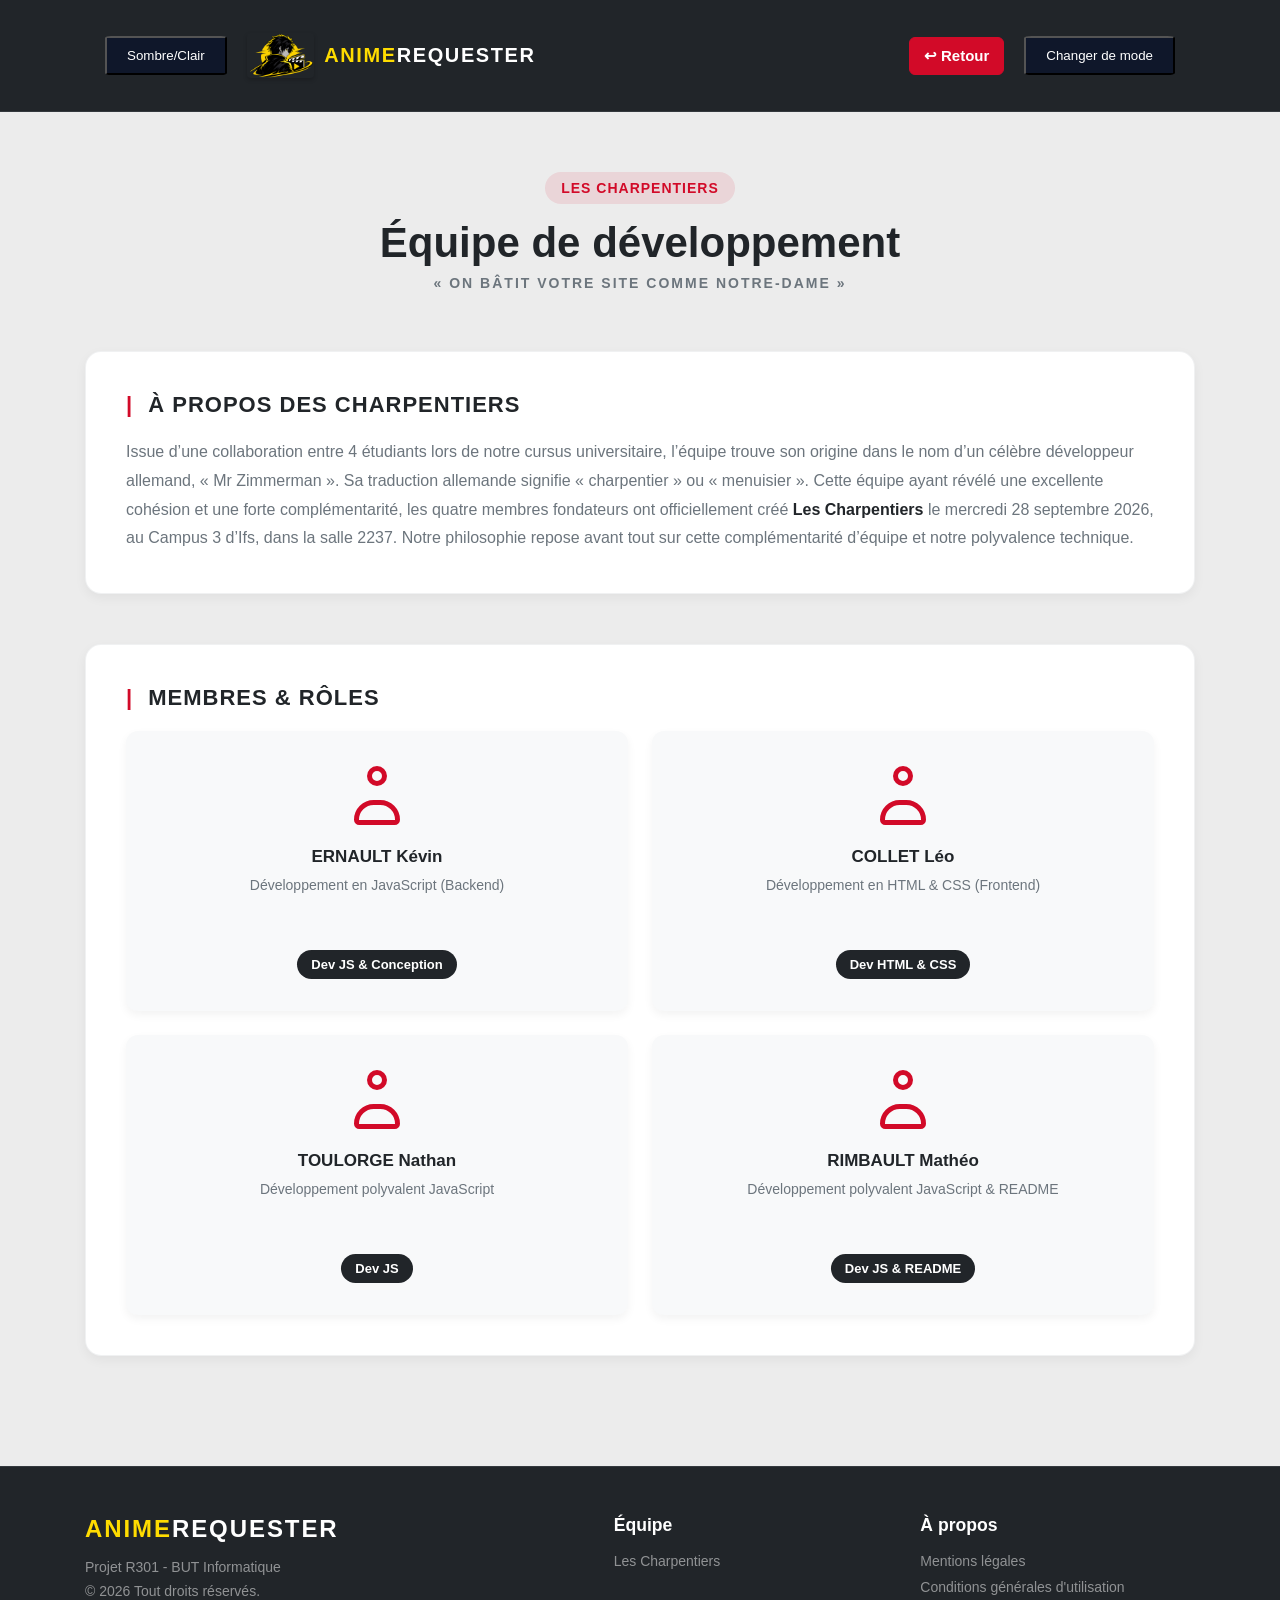
==== pages/charpentiers.html @ b7d9ba19 "Merge branch 'modesombre' into feat/theme-session-storage" ====
<!DOCTYPE html>
<html lang="fr">

<head>
    <meta charset="UTF-8">
    <meta name="viewport" content="width=device-width, initial-scale=1.0">
    <title>AnimeRequester</title>
    <link rel="icon" type="image/png" href="../favicon.png">
    <link rel="stylesheet" href="../CSS/style.css">
    <link rel="stylesheet" href="../CSS/charpentier.css">
    <script type="module" src="../JS/script.js" defer></script>
</head>

<body>
    <nav class="topbar">
        <div class="topbar-container">
            <button id ="theme-toggler">Sombre/Clair</button>
            <div class="topbar-logo">
                <a href="../index.html">
                    <img src="../favicon.png" alt="Logo">
                    <span>
                        <span class="topbar-title">Anime</span>Requester
                    </span>
                </a>
            </div>
            <div class="topbar-content">
                <div class="topbar-actions">
                    <a href="../index.html" class="btn-top btn-register">
                        ↩ Retour
                    </a>
                </div>
            </div>
            <button id ="theme-toggler">Changer de mode</button>
        </div>
    </nav>

    <main class="main-container">
        <section class="page-header">
            <div class="team-name">
                Les Charpentiers
            </div>
            <h1>
                Équipe de développement
            </h1>
            <p>
                « On bâtit votre site comme Notre-Dame »
            </p>
        </section>

        <section class="about-section">
            <h2>
                <span class="section-marker">|</span>
                À propos des Charpentiers
            </h2>
            <p>
                Issue d’une collaboration entre 4 étudiants lors de notre cursus 
                universitaire, l’équipe trouve son origine dans le nom d’un célèbre 
                développeur allemand, « Mr Zimmerman ». Sa traduction allemande signifie 
                « charpentier » ou « menuisier ». Cette équipe ayant révélé une excellente 
                cohésion et une forte complémentarité, les quatre membres fondateurs ont 
                officiellement créé <strong>Les Charpentiers</strong> le mercredi 28 septembre 2026, au 
                Campus 3 d’Ifs, dans la salle 2237. Notre philosophie repose avant tout 
                sur cette complémentarité d’équipe et notre polyvalence technique.
            </p>
        </section>

        <section class="members-section">
            <h2>
                <span class="section-marker">|</span>
                Membres &amp; Rôles
            </h2>
            <div class="members-grid">
                <a href="https://github.com/kevernlt" class="member-link" target="_blank">
                <article class="member-card">
                    <div class="member-icon">
                        <span class="avatar-head"></span>
                        <span class="avatar-body"></span>
                    </div>
                    <h3>
                        ERNAULT Kévin
                    </h3>
                    <p>
                        Développement en JavaScript (Backend)
                    </p>
                    <span class="role">
                        Dev JS &amp; Conception
                    </span>
                </article>
                </a>

                <a href="https://github.com/leocollet07" class="member-link" target="_blank">
                <article class="member-card">
                    <div class="member-icon">
                        <span class="avatar-head"></span>
                        <span class="avatar-body"></span>
                    </div>
                    <h3>
                        COLLET Léo
                    </h3>
                    <p>
                        Développement en HTML &amp; CSS (Frontend)
                    </p>
                    <span class="role">
                        Dev HTML &amp; CSS
                    </span>
                </article>
                </a>

                <a href="https://github.com/nathtlg" class="member-link" target="_blank">
                <article class="member-card">
                    <div class="member-icon">
                        <span class="avatar-head"></span>
                        <span class="avatar-body"></span>
                    </div>
                    <h3>
                        TOULORGE Nathan
                    </h3>
                    <p>
                        Développement polyvalent JavaScript
                    </p>
                    <span class="role">
                        Dev JS
                    </span>
                </article>
                </a>

                <a href="https://github.com/matheorim" class="member-link" target="_blank">
                <article class="member-card">
                    <div class="member-icon">
                        <span class="avatar-head"></span>
                        <span class="avatar-body"></span>
                    </div>
                    <h3>
                        RIMBAULT Mathéo
                    </h3>
                    <p>
                        Développement polyvalent JavaScript &amp; README
                    </p>
                    <span class="role">
                        Dev JS &amp; README
                    </span>
                </article>
                </a>
            </div>
        </section>
    </main>

    <footer class="footer">
        <div class="footer-container">
            <div class="footer-row">
                <div class="footer-brand">
                    <h4>
                        <span>Anime</span>Requester
                    </h4>
                    <p class="footer-muted footer-small">
                        Projet R301 - BUT Informatique
                    </p>
                    <p class="footer-muted footer-small">
                        &copy; 2026 Tout droits réservés.
                    </p>
                </div>
            
                <div class="footer-column">
                    <h5>Équipe</h5>
                    <ul>
                        <li><a href="charpentiers.html">Les Charpentiers</a></li>
                    </ul>
                </div>

                <div class="footer-column">
                    <h5>À propos</h5>
                    <ul>
                        <li><a href="#">Mentions légales</a></li>
                        <li><a href="#">Conditions générales d'utilisation</a></li>
                    </ul>
                </div>
            </div>
        </div>
    </footer>
</body>

</html>
---- CSS/style.css ----
:root{
    --bg: #ececec;
    --text: #212121;
    --label: #111111;
    --title:#0F172A;
    --card-bg: #FFFFFF;
    --card-border:#E2E8F0;
    --input-bg:#F8FAFC; 
    --input-border: #A0AEC0;
    --input-focus-bg: #FFFFFF;
    --focus-border: #2563EB;
    --main-title:#111; 
    --button-mode: #0F172A;
    --text-button-mode:#FFFFFF;
}

body.dark {
    --bg: #212121;
    --text: #E6E8EB;
    --label: #F1F5F9;
    --title: #F8FAFC;
    --card-bg: #1C2026;
    --card-border: #2D343D;
    --input-bg: #14181D;
    --input-border: #4B5563;
    --input-focus-bg: #1C2026;
    --input-border: #4B5563;
    --main-title:#A0AEC0;
    --button-mode: #0F172A;
    --text-button-mode:#FFFFFF;
}

html,
body {
    margin: 0;
    min-height: 100%;
}

body {
    min-height: 100vh;

    background-color: var(--bg);
    color: #212121;

    transition: background-color 0.3s, color 0.3s;
}

body.dark {
    --bg: #121417;
    --text: #E6E8EB;
    --label: #F1F5F9;
}

button {
    margin: 20px;
    padding: 10px 20px;
}


* {
    margin: 0;
    padding: 0;
    box-sizing: border-box;
    font-family: Arial, Helvetica, sans-serif;
}

.container {
    max-width: 800px;
    margin: 40px auto;
    padding: 0px 20px;
}

.main-title {
    text-align: center;
    font-size: 28px;
    font-weight: bold;
    letter-spacing: 1px;
    margin-bottom: 24px;
    color:var(--main-title);
}

.form-card {
    background-color: var(--card-bg);
    border: 1px solid var(--card-border);
    border-radius: 8px;
    padding: 24px;
    box-shadow: 0px 2px 8px;
    margin-bottom: 20px;
}

.form-group {
    display: flex;
    align-items: center;
    justify-content: space-between;
    margin-bottom: 16px;
    gap: 20px;
}

.form-label {
    font-weight: bold;
    font-size: 14px;
    color: var(--label);
}

.form-control {
    width: 65%;
    padding: 8px 12px;
    font-size: 14px;
    border: 1px solid var(--input-border);
    border-radius: 4px;
    background-color: var(--input-bg);
    color: var(--text);
    outline: none;
}

.form-control:focus {
    border-color: var(--focus-border);
    background-color: var(--input-focus-bg);
}

.button-group {
    display: flex;
    justify-content: center;
    gap: 16px;
    margin-top: 20px;
}

.btn {
    background-color: var(--focus-border);
    color: #FFFFFF;
    border: none;
    padding: 10px 40px;
    font-size: 14px;
    cursor: pointer;
    border-radius: 14px;
    transition: background-color 0.2s;
}

.btn:hover {
    background-color: #1D4ED8;
}

.btn:active {
    transform: scale(0.95);
}

.result-card {
    background-color: var(--card-bg);
    border: 1px solid var(--card-border);
    border-radius: 8px;
    padding: 28px;
    box-shadow: 0px 2px 8px;
    display: flex;
    flex-direction: column;
    align-items: center;
    text-align: center;
}

.anime-title {
    font-size: 20px;
    font-weight: bold;
    color: var(--title);
    margin-bottom: 20px;
}

.anime-poster {
    width: 260px;
    height: 370px;
    border-radius: 4px;
    box-shadow: 0px 4px 10px;
    margin-bottom: 24px;
}

.anime-details {
    width: 100%;
    display: flex;
    flex-direction: column;
    gap: 14px;
    font-size: 14px;
    color: #1E293B;
}

.synopsis-text {
    text-align: justify;
    margin-bottom: 10px;
}

.anime-info-line {
    font-size: 15px;
}

.topbar {
    position: sticky;
    top: 0px;
    z-index: 1000;
    background-color: #212529;
    border-bottom: 1px solid rgba(108, 117, 125, 0.25);
    padding: 1rem 0px;
}

.topbar-container {
    position: relative;
    width: 100%;
    max-width: 1140px;
    margin: 0 auto;
    padding: 0 15px;
    display: flex;
    align-items: center;
    justify-content: space-between;
}

.topbar-logo {
    flex-shrink: 0;
}

.topbar-logo a {
    display: flex;
    align-items: center;
    color: white;
    text-decoration: none;
    font-size: 1.25rem;
    font-weight: 700;
    text-transform: uppercase;
    letter-spacing: 0.08em;
}

.topbar-logo img {
    width: auto;
    height: 45px;
    margin-right: 10px;
    border-radius: 4px;
    box-shadow: 0 2px 4px rgba(0, 0, 0, 0.2);
}

.topbar-title {
    color: rgb(255, 220, 0);
}

.topbar-content {
    display: flex;
    align-items: center;
    justify-content: flex-end;
    flex: 1;
    margin-left: 40px;
}

.topbar-nav {
    position: absolute;
    left: 50%;
    transform: translateX(-50%);
    display: flex;
    align-items: center;
    gap: 10px;
    margin: 0;
    padding: 0;
    list-style: none;
}

.topbar-nav li {
    position: relative;
}

.topbar-nav > li > a {
    display: flex;
    align-items: center;
    padding: 8px 14px;
    border-radius: 6px;
    color: rgba(255, 255, 255, 0.7);
    text-decoration: none;
    transition: color 0.2s ease, background-color 0.2s ease;
}

.topbar-nav > li > a:hover {
    color: white;
    background-color: rgba(255, 255, 255, 0.08);
}

.topbar-nav > li > a.active {
    color: white;
    background-color: rgba(255, 255, 255, 0.12);
}

.topbar-actions {
    display: flex;
    align-items: center;
    gap: 8px;
    margin-left: 20px;
}

.btn-top {
    display: inline-flex;
    align-items: center;
    justify-content: center;
    padding: 9px 14px;
    border-radius: 6px;
    font-size: 15px;
    font-weight: 600;
    text-decoration: none;
    transition: transform 0.3s ease, background-color 0.2s ease;
}

.btn-top:hover {
    transform: scale(1.07);
}

.btn-login {
    color: white;
    background-color: transparent;
    border: 1px solid transparent;
}

.btn-login:hover {
    background-color: rgba(255, 255, 255, 0.08);
}

.btn-register {
    color: white;
    background-color: rgb(210, 10, 40);
    border: 1px solid rgb(210, 10, 40);
}

.btn-register:hover {
    background-color: rgb(235, 20, 50);
}

.menu-toggle {
    display: none;
    width: 42px;
    height: 42px;
    padding: 8px;
    background: transparent;
    border: none;
    cursor: pointer;
}

.menu-toggle span {
    display: block;
    width: 100%;
    height: 2px;
    margin: 5px 0;
    background-color: white;
}

.footer {
    background-color: #212529;
    color: rgba(255, 255, 255, 0.5);
    border-top: 1px solid rgba(108, 117, 125, 0.25);
    padding: 3rem 0;
}

.footer-container {
    width: 100%;
    max-width: 1140px;
    margin: 0 auto;
    padding: 0 15px;
}

.footer-row {
    display: flex;
    flex-wrap: wrap;
    gap: 2rem;
}

.footer-brand {
    flex: 1 1 40%;
}

.footer-brand h4 {
    margin: 0 0 1rem;
    color: #fff;
    font-size: 1.5rem;
    font-weight: 700;
    text-transform: uppercase;
    letter-spacing: 0.08em;
}

.footer-brand h4 span {
    color: rgb(255, 220, 0);
}

.footer-muted {
    color: rgba(255, 255, 255, 0.5);
}

.footer-small {
    font-size: 0.875rem;
    margin-top: 0;
}

.footer-brand p {
    margin-bottom: 0.5rem;
}

.footer-column {
    flex: 1 1 20%;
    margin-bottom: 1rem;
}

.footer-column h5 {
    margin-top: 0;
    margin-bottom: 1rem;
    color: #fff;
    font-size: 1.1rem;
}

.footer-column ul {
    list-style: none;
    padding: 0;
    margin: 0;
}

.footer-column li {
    margin-bottom: 0.5rem;
}

.footer-column a {
    color: rgba(255, 255, 255, 0.5);
    font-size: 0.875rem;
    text-decoration: none;
    transition: color 0.2s ease;
}

.footer-column a:hover {
    color: #fff;
}

#theme-toggler {
    border-radius: 5%;
    background-color:var(--button-mode);
    color: var(--text-button-mode);
}

html,
body {
    margin: 0;
    min-height: 100%;
}

body {
    min-height: 100vh;

    background-color: var(--bg);
    color: #212121;

    transition: background-color 0.3s, color 0.3s;
}

button {
    margin: 20px;
    padding: 10px 20px;
}

body.dark .main-title,
body.dark .form-label,
body.dark .anime-title,
body.dark .anime-details {
    color: #ececec;
}

body.dark .form-card,
body.dark .result-card {
    background-color: #2A2A2A;
    border-color: #444;
}

body.dark .form-control {
    background-color: #333;
    border-color: #555;
    color: #ececec;
}

body.dark .form-control:focus {
    background-color: #3a3a3a;
}

body.dark .form-control::placeholder {
    color: #9CA3AF;
}
---- CSS/charpentier.css ----
:root {
    --charp-heading: #212529;
    --charp-muted: #6c757d;
    --charp-section-bg: #FFF;
    --charp-card-bg: #F8F9FA;
    --charp-role-text: #fff;
}

body.dark {
    --charp-heading: #F8F9FA;
    --charp-muted: #67707a;
    --charp-section-bg: #212529;
    --charp-card-bg: #212529;
    --charp-role-text: #212529;
}

.main-container {
    width: 100%;
    max-width: 1140px;
    margin: 0px auto;
    padding: 60px 15px;
    flex: 1;
}

.page-header {
    margin-bottom: 60px;
    text-align: center;
}

.team-name {
    display: inline-block;
    margin-bottom: 15px;
    padding: 8px 16px;
    border-radius: 50px;
    background-color: rgba(210, 10, 40, 0.1);
    color: rgb(210, 10, 40);
    font-size: 14px;
    font-weight: 600;
    letter-spacing: 1px;
    text-transform: uppercase;
}

.page-header h1 {
    margin: 0px 0px 8px;
    color:var(--charp-heading);
    font-size: 42px;
    font-weight: 700;
}

.page-header p {
    margin: 0px;
    color: var(--charp-muted);
    font-size: 14px;
    font-weight: 700;
    letter-spacing: 2px;
    text-transform: uppercase;
}

.about-section, .members-section {
    margin-bottom: 50px;
    padding: 40px;
    background-color: var(--charp-section-bg);
    border: 1px solid rgba(108, 117, 125, 0.1);
    border-radius: 16px;
    box-shadow: 0px 4px 12px rgba(0, 0, 0, 0.05);
}

.about-section h2, .members-section h2 {
    margin: 0px 0px 20px;
    color: var(--charp-heading);
    font-size: 22px;
    font-weight: 700;
    letter-spacing: 1px;
    text-transform: uppercase;
}

.section-marker {
    margin-right: 8px;
    color: rgb(210, 10, 40);
    font-weight: 900;
}

.about-section p {
    margin: 0px;
    color: #6c757d;
    line-height: 1.8;
}

.about-section strong {
    color:var(--charp-heading);
}

.members-grid {
    display: grid;
    grid-template-columns: repeat(2, 1fr);
    gap: 24px;
}

.member-card {
    min-height: 280px;
    display: flex;
    flex-direction: column;
    align-items: center;
    padding: 32px 24px;
    background-color: var(--charp-card-bg);
    border-radius: 12px;
    text-align: center;
    box-shadow: 0px 4px 10px rgba(0, 0, 0, 0.05);
    transition: transform 0.3 ease, box-shadow 0.3 ease;
}

.member-card:hover {
    transform: translateY(-10px);
    box-shadow: 0px 10px 20px rgba(0, 0, 0, 0.1);
}

.member-icon {
    position: relative;
    width: 64px;
    height: 64px;
    margin-bottom: 20px;
    color: rgb(210, 10, 40);
}

.avatar-head {
    position: absolute;
    top: 3px;
    left: 22px;
    width: 20px;
    height: 20px;
    border: 5px solid rgb(210, 10, 40);
    border-radius: 50%;
}

.avatar-body {
    position: absolute;
    bottom: 2px;
    left: 9px;
    width: 46px;
    height: 25px;
    border: 5px solid rgb(210, 10, 40);
    border-radius: 30px 30px 8px 8px;
}

.member-card h3 {
    margin: 0px 0px 8px;
    color:var(--charp-heading);
    font-size: 17px;
    font-weight: 700;
}

.member-card p {
    margin: 0px 0px 20px;
    color: #6c757d;
    font-size: 14px;
    line-height: 1.5;
}

.member-link {
    text-decoration: none;
}

.role {
    display: inline-block;
    margin-top: auto;
    padding: 7px 14px;
    border-radius: 50px;
    background-color: var(--charp-heading);
    color: var(--charp-role-text);
    font-size: 13px;
    font-weight: 600;
}
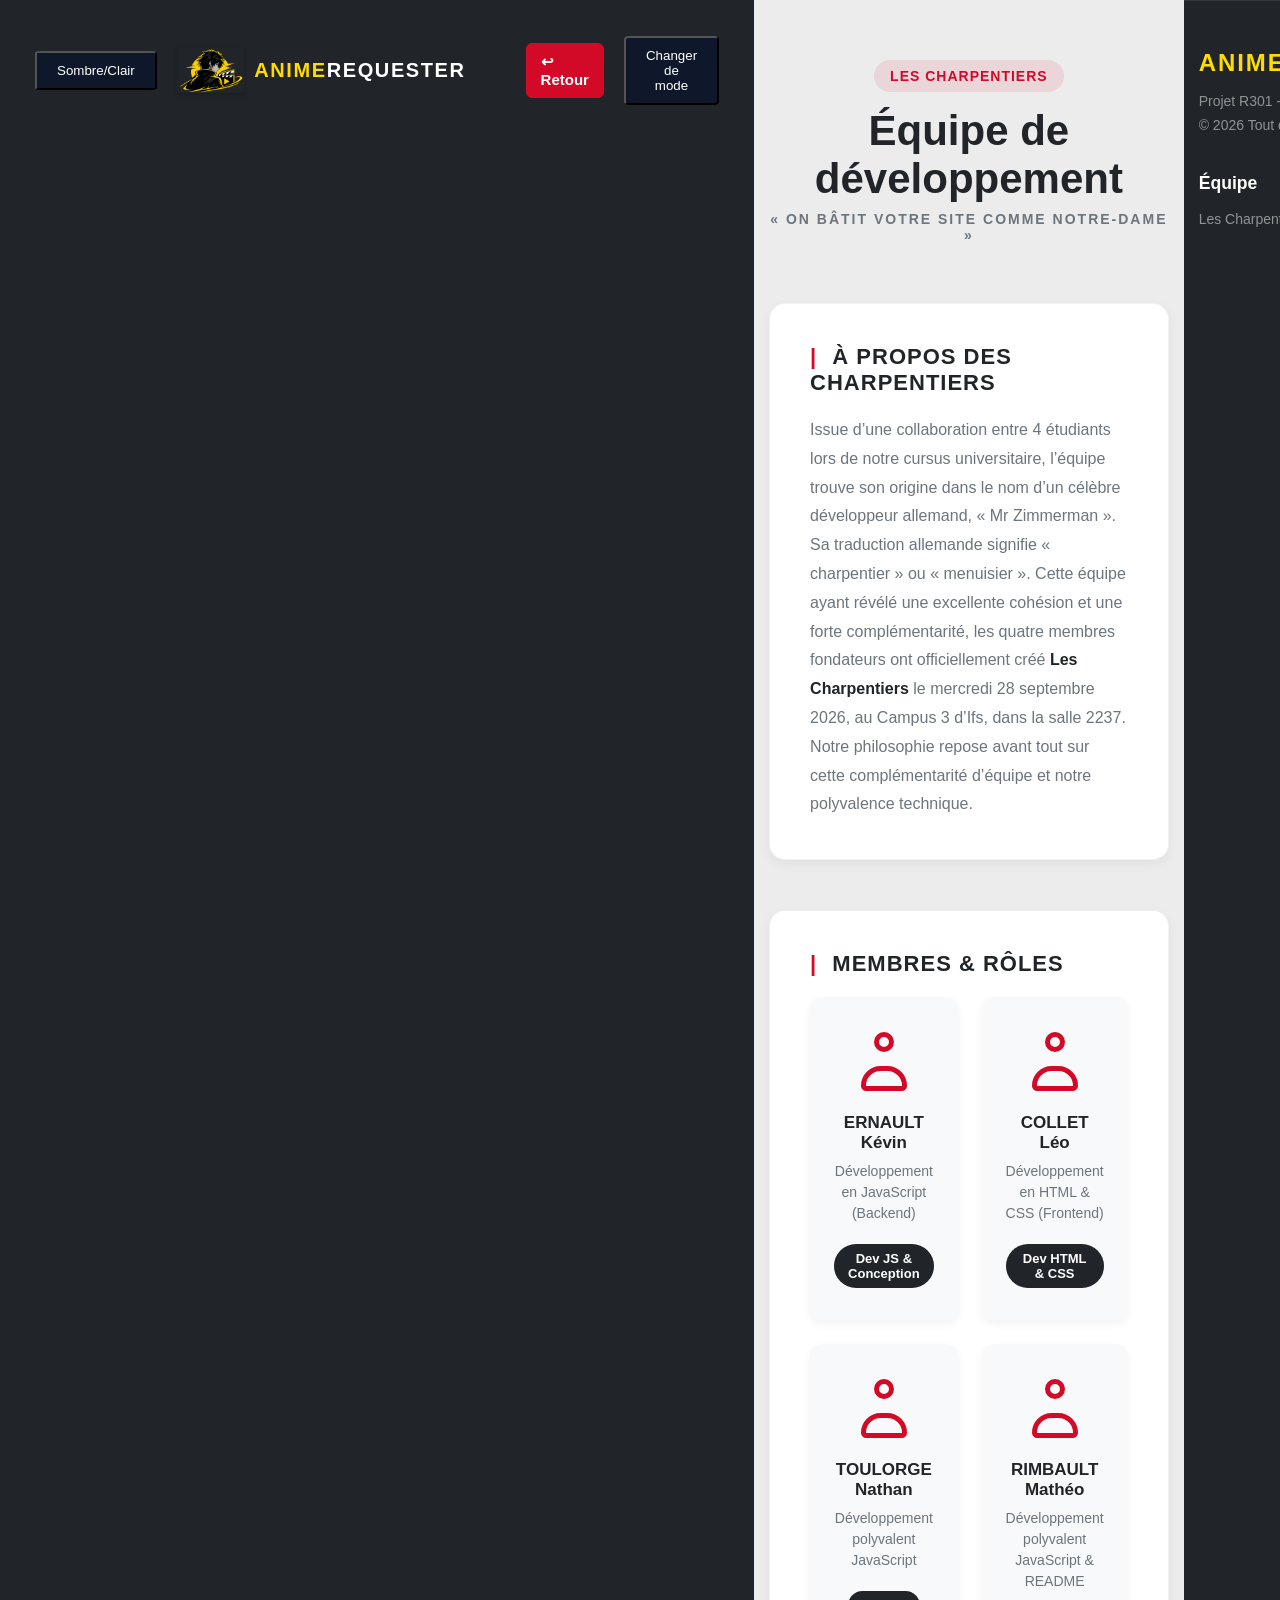
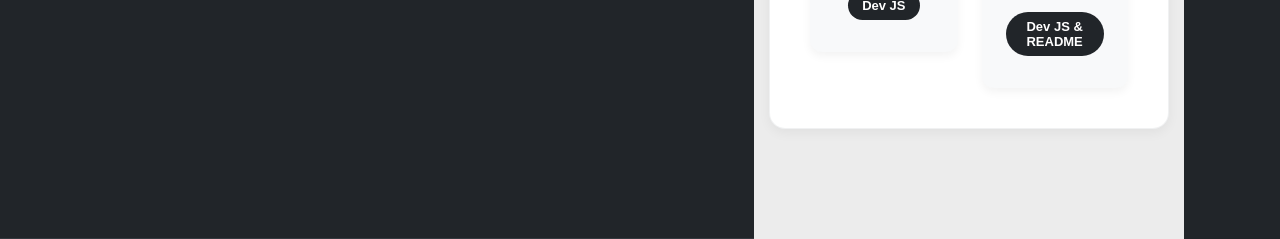
==== commit 9d1c5e52: "Merge branch 'feat/API' into modesombre" ====
--- a/pages/charpentiers.html
+++ b/pages/charpentiers.html
@@ -170,7 +170,7 @@
                 <div class="footer-column">
                     <h5>À propos</h5>
                     <ul>
-                        <li><a href="#">Mentions légales</a></li>
+                        <li><a href="mentions-legales.html">Mentions légales</a></li>
                         <li><a href="#">Conditions générales d'utilisation</a></li>
                     </ul>
                 </div>
--- a/CSS/style.css
+++ b/CSS/style.css
@@ -38,7 +38,7 @@
 
 body {
     min-height: 100vh;
-
+    display: flex;
     background-color: var(--bg);
     color: #212121;
 
@@ -65,7 +65,8 @@
 }
 
 .container {
-    max-width: 800px;
+    flex: 1;
+    max-width: 1100px;
     margin: 40px auto;
     padding: 0px 20px;
 }
@@ -91,26 +92,34 @@
 .form-group {
     display: flex;
     align-items: center;
-    justify-content: space-between;
-    margin-bottom: 16px;
     gap: 20px;
+    margin-bottom: 20px;
 }
 
 .form-label {
-    font-weight: bold;
+    flex: 1;
+    color: #212529;
     font-size: 14px;
     color: var(--label);
 }
 
 .form-control {
-    width: 65%;
-    padding: 8px 12px;
+    flex: 1;
+    min-width: 0px;
+    padding: 11px 14px;
+    color: #212529;
+    background-color: #f8f9fa;
     font-size: 14px;
     border: 1px solid var(--input-border);
     border-radius: 4px;
     background-color: var(--input-bg);
     color: var(--text);
     outline: none;
+    transition: border-color 0.2s ease, box-shadow 0.2s ease, background-color 0.2s ease;
+}
+
+.form-control:hover {
+    border-color: #adb5bd;
 }
 
 .form-control:focus {
@@ -121,8 +130,9 @@
 .button-group {
     display: flex;
     justify-content: center;
-    gap: 16px;
-    margin-top: 20px;
+    flex-wrap: wrap;
+    gap: 12px;
+    margin-top: 28px;
 }
 
 .btn {
@@ -131,17 +141,24 @@
     border: none;
     padding: 10px 40px;
     font-size: 14px;
+    font-weight: 700;
+    border: 1px solid rgb(210, 10, 40);
+    border-radius: 8px;
     cursor: pointer;
     border-radius: 14px;
     transition: background-color 0.2s;
 }
 
 .btn:hover {
-    background-color: #1D4ED8;
+    background-color: rgb(180, 8, 34);
+    border-color: rgb(180, 8, 34);
+    box-shadow: 0px 4px 10px rgba(210, 10, 40, 0.18);
+    transform: translateY(-2px);
 }
 
 .btn:active {
-    transform: scale(0.95);
+    transform: scale(0.97);
+    box-shadow: none;
 }
 
 .result-card {
@@ -153,7 +170,9 @@
     display: flex;
     flex-direction: column;
     align-items: center;
+    padding: 32px;
     text-align: center;
+    margin-top: 20px;
 }
 
 .anime-title {
@@ -164,29 +183,46 @@
 }
 
 .anime-poster {
+    display: block;
     width: 260px;
+    max-width: 100%;
     height: 370px;
-    border-radius: 4px;
-    box-shadow: 0px 4px 10px;
-    margin-bottom: 24px;
+    margin-bottom: 28px;
+    border-radius: 10px;
+    box-shadow: 0px 8px 20px rgba(0, 0, 0, 0.15);
+    transition: transform 0.3s ease, box-shadow 0.3s ease;
+}
+
+.anime-poster:hover {
+    transform: translateY(-5px) scale(1.02);
+    box-shadow: 0 12px 26px rgba(0, 0, 0, 0.2);
 }
 
 .anime-details {
-    width: 100%;
     display: flex;
     flex-direction: column;
     gap: 14px;
+    width: 100%;
+    color: #495057;
     font-size: 14px;
-    color: #1E293B;
+    text-align: left;
+}
+
+.anime-info-line {
+    padding: 12px 14px;
+    background-color: #f8f9fa;
+    border: 1px solid #e9ecef;
+    border-radius: 8px;
+    color: #343a40;
+    font-size: 14px;
+    line-height: 1.6;
 }
 
 .synopsis-text {
+    margin-bottom: 10px;
+    color: #495057;
+    line-height: 1.8;
     text-align: justify;
-    margin-bottom: 10px;
-}
-
-.anime-info-line {
-    font-size: 15px;
 }
 
 .topbar {
@@ -202,15 +238,11 @@
     position: relative;
     width: 100%;
     max-width: 1140px;
-    margin: 0 auto;
-    padding: 0 15px;
+    margin: 0px auto;
+    padding: 0px 15px;
     display: flex;
     align-items: center;
     justify-content: space-between;
-}
-
-.topbar-logo {
-    flex-shrink: 0;
 }
 
 .topbar-logo a {
@@ -475,4 +507,45 @@
 
 body.dark .form-control::placeholder {
     color: #9CA3AF;
-}+}
+.result-card > img {
+    width: 260px;
+    max-width: 100%;
+    height: 370px;
+    object-fit: cover;
+    border-radius: 4px;
+    margin-bottom: 24px;
+}
+
+.result-card .MALBtn {
+    display: inline-flex;
+    align-items: center;
+    gap: 10px;
+    align-self: flex-start;
+    width: auto;
+    margin-top: 16px;
+    padding: 8px 16px;
+    background-color: #2E51A2;
+    border: none;
+    border-radius: 6px;
+    color: #FFFFFF;
+    text-decoration: none;
+}
+
+.result-card .MALBtn:hover {
+    background-color: #1F3A7A;
+}
+
+.MALBtn img {
+    width: 28px;
+    height: 28px;
+    margin: 0;
+    border-radius: 4px;
+}
+
+#loadBtn {
+    display: block;
+    margin: 24px auto;
+    padding: 12px 40px;
+}
+
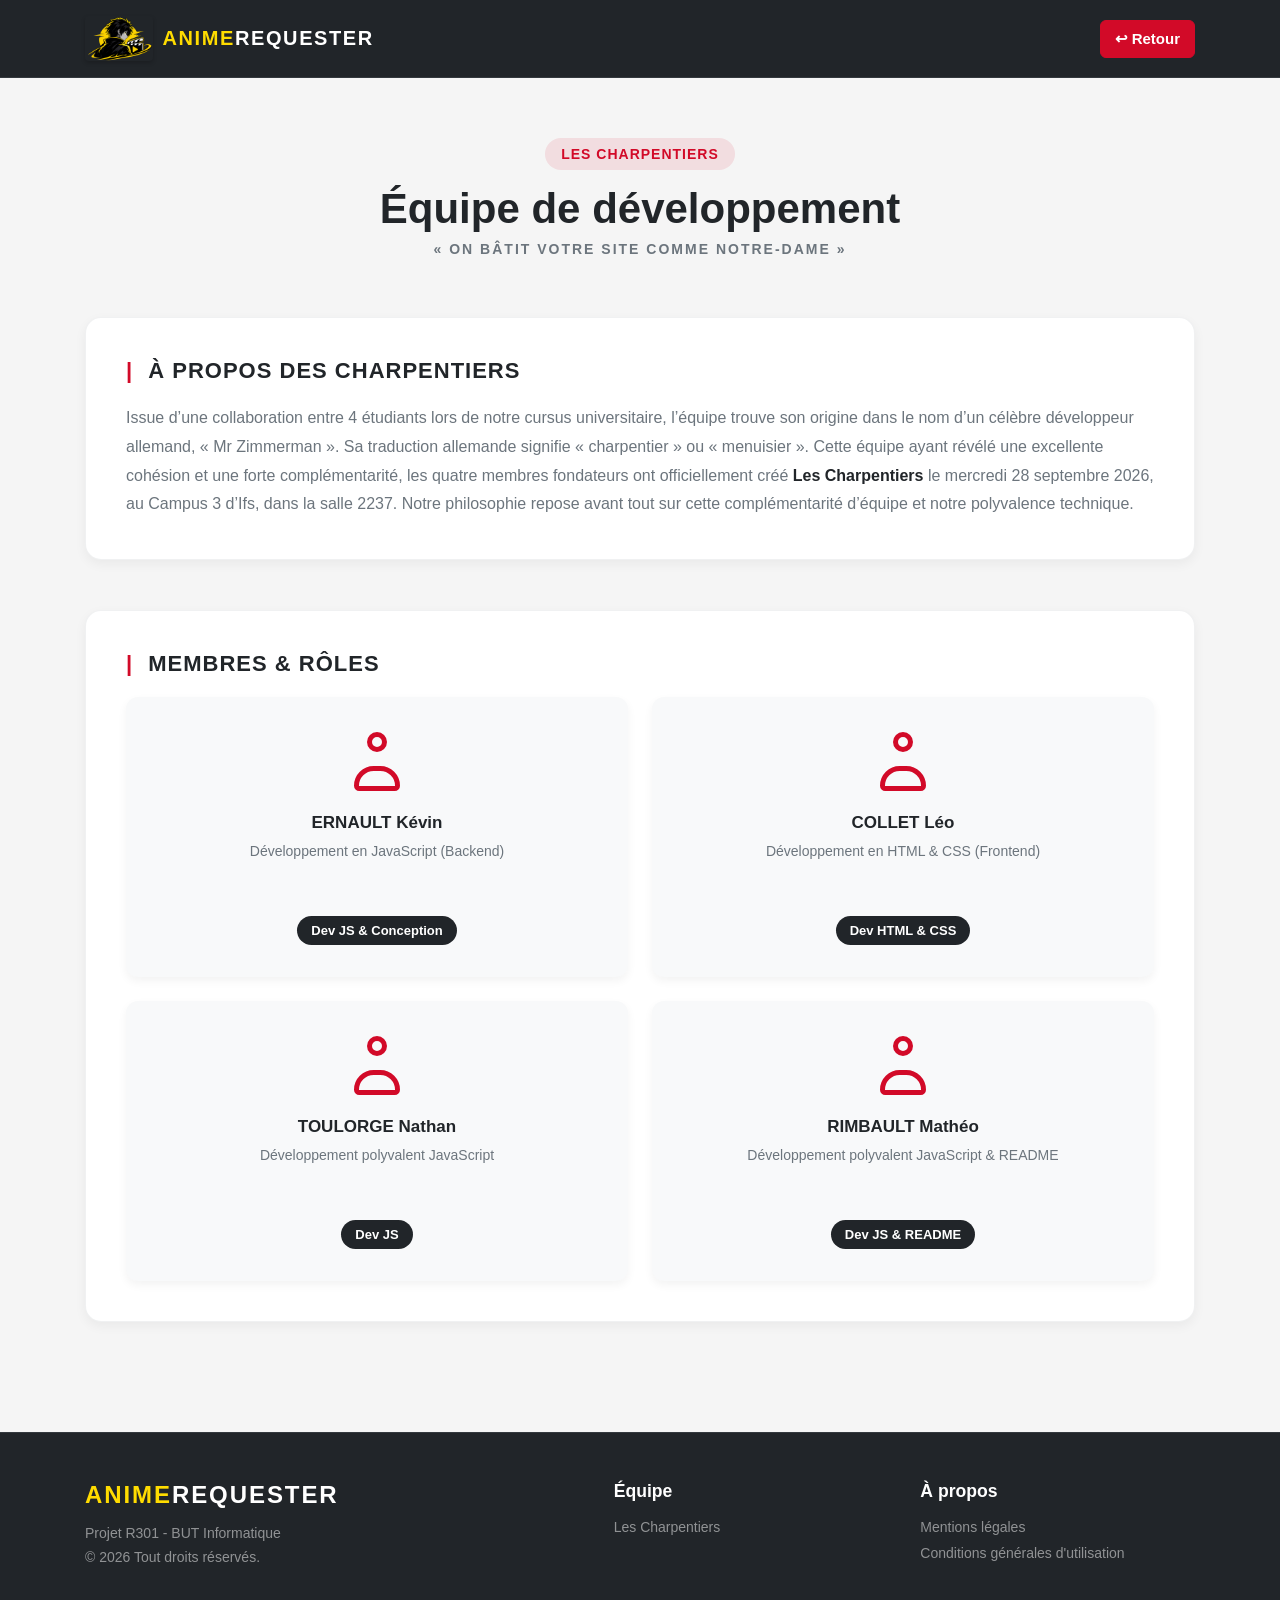
==== commit 939c12f2: "Revert "Modesombre"" ====
--- a/pages/charpentiers.html
+++ b/pages/charpentiers.html
@@ -14,7 +14,6 @@
 <body>
     <nav class="topbar">
         <div class="topbar-container">
-            <button id ="theme-toggler">Sombre/Clair</button>
             <div class="topbar-logo">
                 <a href="../index.html">
                     <img src="../favicon.png" alt="Logo">
@@ -30,7 +29,6 @@
                     </a>
                 </div>
             </div>
-            <button id ="theme-toggler">Changer de mode</button>
         </div>
     </nav>
 
--- a/CSS/style.css
+++ b/CSS/style.css
@@ -1,62 +1,3 @@
-:root{
-    --bg: #ececec;
-    --text: #212121;
-    --label: #111111;
-    --title:#0F172A;
-    --card-bg: #FFFFFF;
-    --card-border:#E2E8F0;
-    --input-bg:#F8FAFC; 
-    --input-border: #A0AEC0;
-    --input-focus-bg: #FFFFFF;
-    --focus-border: #2563EB;
-    --main-title:#111; 
-    --button-mode: #0F172A;
-    --text-button-mode:#FFFFFF;
-}
-
-body.dark {
-    --bg: #212121;
-    --text: #E6E8EB;
-    --label: #F1F5F9;
-    --title: #F8FAFC;
-    --card-bg: #1C2026;
-    --card-border: #2D343D;
-    --input-bg: #14181D;
-    --input-border: #4B5563;
-    --input-focus-bg: #1C2026;
-    --input-border: #4B5563;
-    --main-title:#A0AEC0;
-    --button-mode: #0F172A;
-    --text-button-mode:#FFFFFF;
-}
-
-html,
-body {
-    margin: 0;
-    min-height: 100%;
-}
-
-body {
-    min-height: 100vh;
-    display: flex;
-    background-color: var(--bg);
-    color: #212121;
-
-    transition: background-color 0.3s, color 0.3s;
-}
-
-body.dark {
-    --bg: #121417;
-    --text: #E6E8EB;
-    --label: #F1F5F9;
-}
-
-button {
-    margin: 20px;
-    padding: 10px 20px;
-}
-
-
 * {
     margin: 0;
     padding: 0;
@@ -64,6 +5,13 @@
     font-family: Arial, Helvetica, sans-serif;
 }
 
+body {
+    background-color: #F5F5F5;
+    display: flex;
+    flex-direction: column;
+    min-height: 100vh;
+}
+
 .container {
     flex: 1;
     max-width: 1100px;
@@ -73,20 +21,29 @@
 
 .main-title {
     text-align: center;
-    font-size: 28px;
-    font-weight: bold;
-    letter-spacing: 1px;
-    margin-bottom: 24px;
-    color:var(--main-title);
+    font-size: 32px;
+    font-weight: 700;
+    letter-spacing: 0.5px;
+    margin-bottom: 30px;
+    color: #212529;
+}
+
+.form-card,
+.result-card {
+    background-color: #ffffff;
+    border: 1px solid rgba(108, 117, 125, 0.15);
+    border-radius: 14px;
+    box-shadow: 0px 4px 12px rgba(0, 0, 0, 0.05);
 }
 
 .form-card {
-    background-color: var(--card-bg);
-    border: 1px solid var(--card-border);
-    border-radius: 8px;
-    padding: 24px;
-    box-shadow: 0px 2px 8px;
-    margin-bottom: 20px;
+    padding: 40px;
+    margin-bottom: 25px;
+    transition: box-shadow 0.3s ease;
+}
+
+.form-card:hover {
+    box-shadow: 0px 8px 20px rgba(0, 0, 0, 0.07);
 }
 
 .form-group {
@@ -100,7 +57,7 @@
     flex: 1;
     color: #212529;
     font-size: 14px;
-    color: var(--label);
+    font-weight: 700;
 }
 
 .form-control {
@@ -110,10 +67,8 @@
     color: #212529;
     background-color: #f8f9fa;
     font-size: 14px;
-    border: 1px solid var(--input-border);
-    border-radius: 4px;
-    background-color: var(--input-bg);
-    color: var(--text);
+    border: 1px solid #ced4da;
+    border-radius: 8px;
     outline: none;
     transition: border-color 0.2s ease, box-shadow 0.2s ease, background-color 0.2s ease;
 }
@@ -123,8 +78,9 @@
 }
 
 .form-control:focus {
-    border-color: var(--focus-border);
-    background-color: var(--input-focus-bg);
+    background-color: #ffffff;
+    border-color: rgb(210, 10, 40);
+    box-shadow: 0px 0px 0px 3px rgba(210, 10, 40, 0.12);
 }
 
 .button-group {
@@ -136,17 +92,18 @@
 }
 
 .btn {
-    background-color: var(--focus-border);
-    color: #FFFFFF;
-    border: none;
-    padding: 10px 40px;
+    display: inline-flex;
+    align-items: center;
+    justify-content: center;
+    padding: 11px 32px;
+    color: #ffffff;
+    background-color: rgb(210, 10, 40);
     font-size: 14px;
     font-weight: 700;
     border: 1px solid rgb(210, 10, 40);
     border-radius: 8px;
     cursor: pointer;
-    border-radius: 14px;
-    transition: background-color 0.2s;
+    transition: background-color 0.2s ease, border-color 0.2s ease, transform 0.2s ease, box-shadow 0.2s ease;
 }
 
 .btn:hover {
@@ -162,11 +119,6 @@
 }
 
 .result-card {
-    background-color: var(--card-bg);
-    border: 1px solid var(--card-border);
-    border-radius: 8px;
-    padding: 28px;
-    box-shadow: 0px 2px 8px;
     display: flex;
     flex-direction: column;
     align-items: center;
@@ -176,10 +128,11 @@
 }
 
 .anime-title {
-    font-size: 20px;
-    font-weight: bold;
-    color: var(--title);
-    margin-bottom: 20px;
+    margin-bottom: 24px;
+    color: #212529;
+    font-size: 24px;
+    font-weight: 700;
+    line-height: 1.4;
 }
 
 .anime-poster {
@@ -456,58 +409,6 @@
     color: #fff;
 }
 
-#theme-toggler {
-    border-radius: 5%;
-    background-color:var(--button-mode);
-    color: var(--text-button-mode);
-}
-
-html,
-body {
-    margin: 0;
-    min-height: 100%;
-}
-
-body {
-    min-height: 100vh;
-
-    background-color: var(--bg);
-    color: #212121;
-
-    transition: background-color 0.3s, color 0.3s;
-}
-
-button {
-    margin: 20px;
-    padding: 10px 20px;
-}
-
-body.dark .main-title,
-body.dark .form-label,
-body.dark .anime-title,
-body.dark .anime-details {
-    color: #ececec;
-}
-
-body.dark .form-card,
-body.dark .result-card {
-    background-color: #2A2A2A;
-    border-color: #444;
-}
-
-body.dark .form-control {
-    background-color: #333;
-    border-color: #555;
-    color: #ececec;
-}
-
-body.dark .form-control:focus {
-    background-color: #3a3a3a;
-}
-
-body.dark .form-control::placeholder {
-    color: #9CA3AF;
-}
 .result-card > img {
     width: 260px;
     max-width: 100%;
--- a/CSS/charpentier.css
+++ b/CSS/charpentier.css
@@ -1,19 +1,3 @@
-:root {
-    --charp-heading: #212529;
-    --charp-muted: #6c757d;
-    --charp-section-bg: #FFF;
-    --charp-card-bg: #F8F9FA;
-    --charp-role-text: #fff;
-}
-
-body.dark {
-    --charp-heading: #F8F9FA;
-    --charp-muted: #67707a;
-    --charp-section-bg: #212529;
-    --charp-card-bg: #212529;
-    --charp-role-text: #212529;
-}
-
 .main-container {
     width: 100%;
     max-width: 1140px;
@@ -42,14 +26,14 @@
 
 .page-header h1 {
     margin: 0px 0px 8px;
-    color:var(--charp-heading);
+    color: #212529;
     font-size: 42px;
     font-weight: 700;
 }
 
 .page-header p {
     margin: 0px;
-    color: var(--charp-muted);
+    color: #6c757d;
     font-size: 14px;
     font-weight: 700;
     letter-spacing: 2px;
@@ -59,7 +43,7 @@
 .about-section, .members-section {
     margin-bottom: 50px;
     padding: 40px;
-    background-color: var(--charp-section-bg);
+    background-color: #FFF;
     border: 1px solid rgba(108, 117, 125, 0.1);
     border-radius: 16px;
     box-shadow: 0px 4px 12px rgba(0, 0, 0, 0.05);
@@ -67,7 +51,7 @@
 
 .about-section h2, .members-section h2 {
     margin: 0px 0px 20px;
-    color: var(--charp-heading);
+    color: #212529;
     font-size: 22px;
     font-weight: 700;
     letter-spacing: 1px;
@@ -87,7 +71,7 @@
 }
 
 .about-section strong {
-    color:var(--charp-heading);
+    color: #212529;
 }
 
 .members-grid {
@@ -102,7 +86,7 @@
     flex-direction: column;
     align-items: center;
     padding: 32px 24px;
-    background-color: var(--charp-card-bg);
+    background-color: #F8F9FA;
     border-radius: 12px;
     text-align: center;
     box-shadow: 0px 4px 10px rgba(0, 0, 0, 0.05);
@@ -144,7 +128,7 @@
 
 .member-card h3 {
     margin: 0px 0px 8px;
-    color:var(--charp-heading);
+    color: #212529;
     font-size: 17px;
     font-weight: 700;
 }
@@ -165,8 +149,8 @@
     margin-top: auto;
     padding: 7px 14px;
     border-radius: 50px;
-    background-color: var(--charp-heading);
-    color: var(--charp-role-text);
+    background-color: #212529;
+    color: #fff;
     font-size: 13px;
     font-weight: 600;
 }
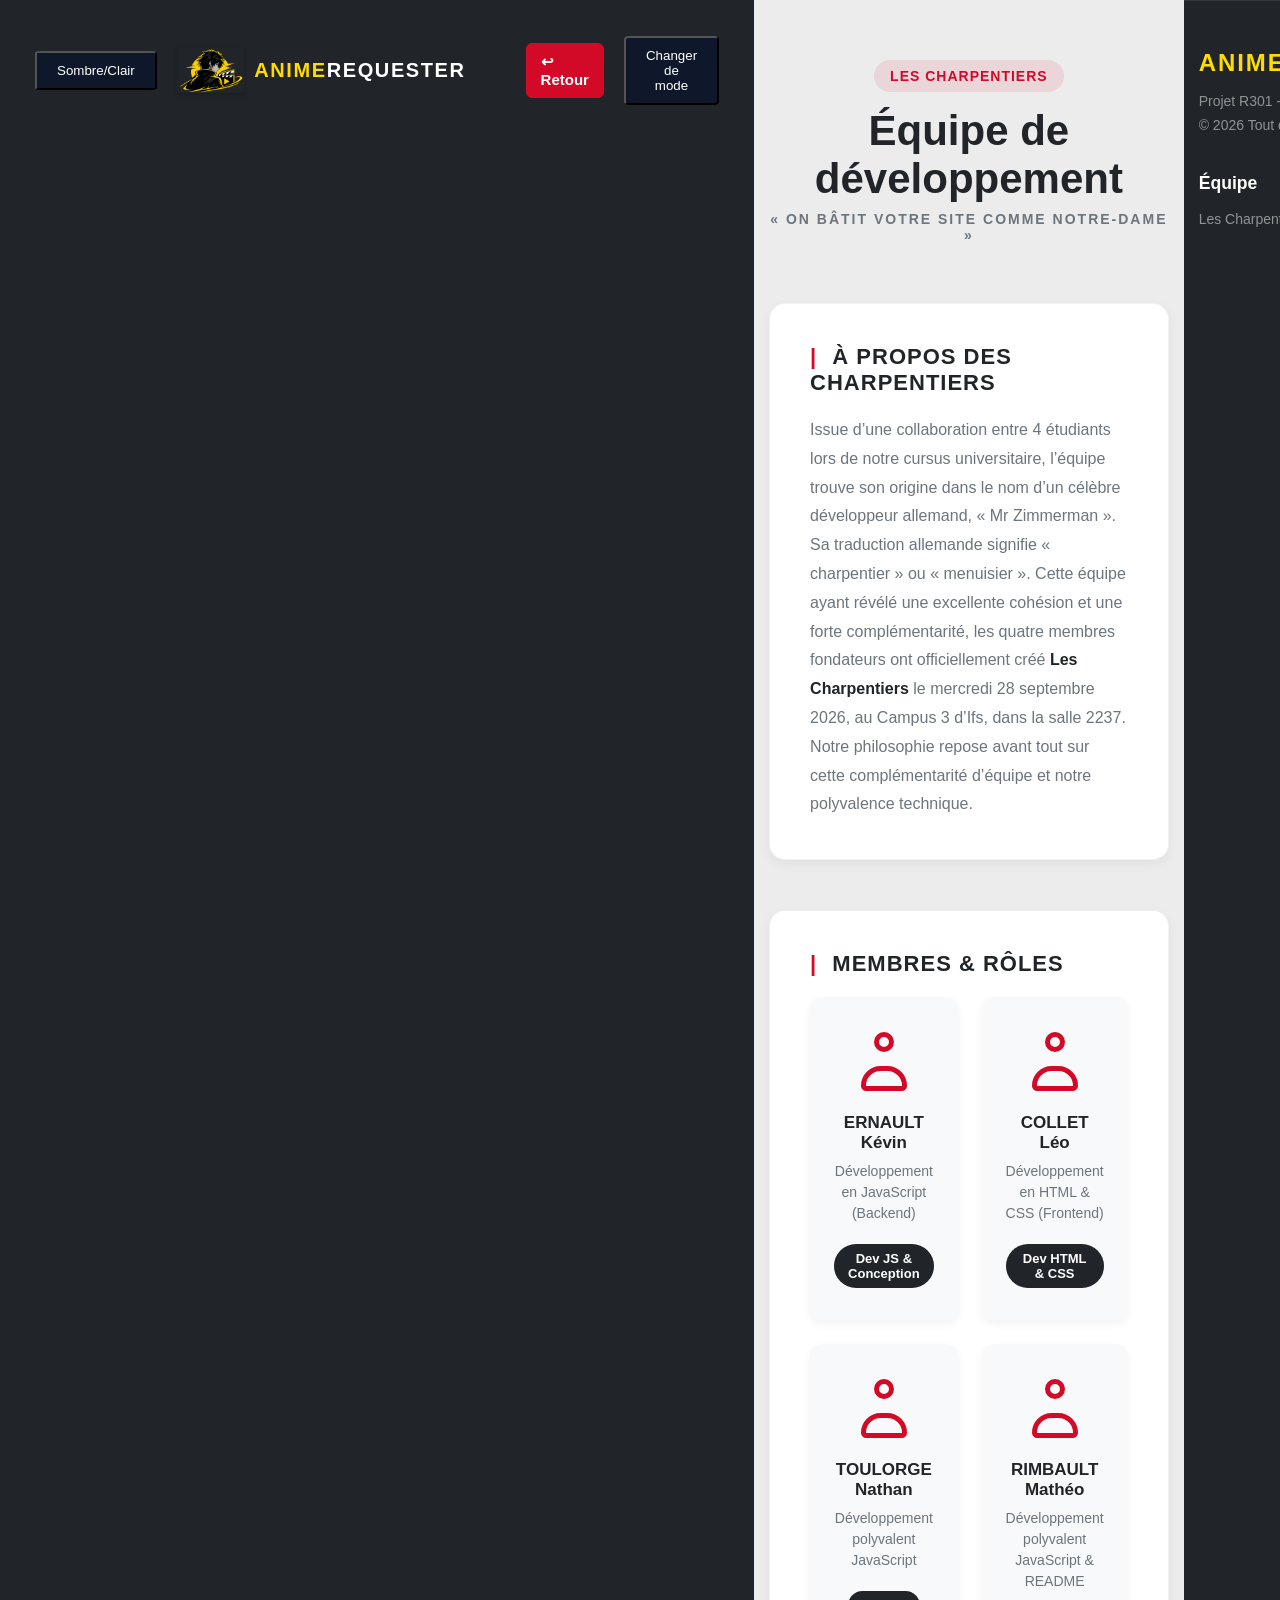
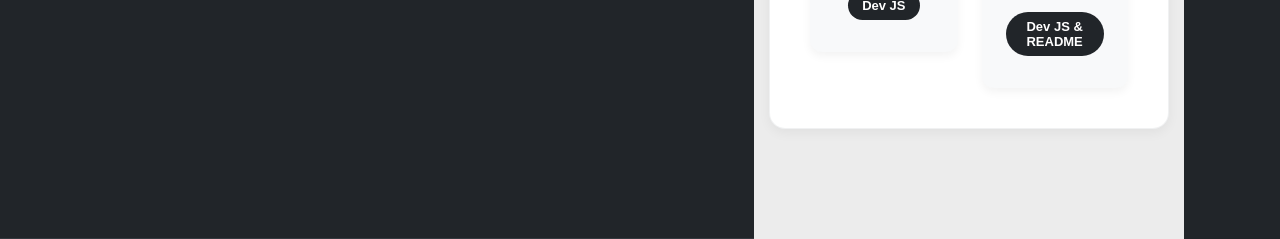
==== commit 33824496: "Merge 9d1c5e522aa29df3f53705778ff974170cb9b86b into 52f687c92e055da8100c2df7bd0aa670bbbe00e3" ====
--- a/pages/charpentiers.html
+++ b/pages/charpentiers.html
@@ -14,6 +14,7 @@
 <body>
     <nav class="topbar">
         <div class="topbar-container">
+            <button id ="theme-toggler">Sombre/Clair</button>
             <div class="topbar-logo">
                 <a href="../index.html">
                     <img src="../favicon.png" alt="Logo">
@@ -29,6 +30,7 @@
                     </a>
                 </div>
             </div>
+            <button id ="theme-toggler">Changer de mode</button>
         </div>
     </nav>
 
--- a/CSS/style.css
+++ b/CSS/style.css
@@ -1,3 +1,62 @@
+:root{
+    --bg: #ececec;
+    --text: #212121;
+    --label: #111111;
+    --title:#0F172A;
+    --card-bg: #FFFFFF;
+    --card-border:#E2E8F0;
+    --input-bg:#F8FAFC; 
+    --input-border: #A0AEC0;
+    --input-focus-bg: #FFFFFF;
+    --focus-border: #2563EB;
+    --main-title:#111; 
+    --button-mode: #0F172A;
+    --text-button-mode:#FFFFFF;
+}
+
+body.dark {
+    --bg: #212121;
+    --text: #E6E8EB;
+    --label: #F1F5F9;
+    --title: #F8FAFC;
+    --card-bg: #1C2026;
+    --card-border: #2D343D;
+    --input-bg: #14181D;
+    --input-border: #4B5563;
+    --input-focus-bg: #1C2026;
+    --input-border: #4B5563;
+    --main-title:#A0AEC0;
+    --button-mode: #0F172A;
+    --text-button-mode:#FFFFFF;
+}
+
+html,
+body {
+    margin: 0;
+    min-height: 100%;
+}
+
+body {
+    min-height: 100vh;
+    display: flex;
+    background-color: var(--bg);
+    color: #212121;
+
+    transition: background-color 0.3s, color 0.3s;
+}
+
+body.dark {
+    --bg: #121417;
+    --text: #E6E8EB;
+    --label: #F1F5F9;
+}
+
+button {
+    margin: 20px;
+    padding: 10px 20px;
+}
+
+
 * {
     margin: 0;
     padding: 0;
@@ -5,13 +64,6 @@
     font-family: Arial, Helvetica, sans-serif;
 }
 
-body {
-    background-color: #F5F5F5;
-    display: flex;
-    flex-direction: column;
-    min-height: 100vh;
-}
-
 .container {
     flex: 1;
     max-width: 1100px;
@@ -21,29 +73,20 @@
 
 .main-title {
     text-align: center;
-    font-size: 32px;
-    font-weight: 700;
-    letter-spacing: 0.5px;
-    margin-bottom: 30px;
-    color: #212529;
-}
-
-.form-card,
-.result-card {
-    background-color: #ffffff;
-    border: 1px solid rgba(108, 117, 125, 0.15);
-    border-radius: 14px;
-    box-shadow: 0px 4px 12px rgba(0, 0, 0, 0.05);
+    font-size: 28px;
+    font-weight: bold;
+    letter-spacing: 1px;
+    margin-bottom: 24px;
+    color:var(--main-title);
 }
 
 .form-card {
-    padding: 40px;
-    margin-bottom: 25px;
-    transition: box-shadow 0.3s ease;
-}
-
-.form-card:hover {
-    box-shadow: 0px 8px 20px rgba(0, 0, 0, 0.07);
+    background-color: var(--card-bg);
+    border: 1px solid var(--card-border);
+    border-radius: 8px;
+    padding: 24px;
+    box-shadow: 0px 2px 8px;
+    margin-bottom: 20px;
 }
 
 .form-group {
@@ -57,7 +100,7 @@
     flex: 1;
     color: #212529;
     font-size: 14px;
-    font-weight: 700;
+    color: var(--label);
 }
 
 .form-control {
@@ -67,8 +110,10 @@
     color: #212529;
     background-color: #f8f9fa;
     font-size: 14px;
-    border: 1px solid #ced4da;
-    border-radius: 8px;
+    border: 1px solid var(--input-border);
+    border-radius: 4px;
+    background-color: var(--input-bg);
+    color: var(--text);
     outline: none;
     transition: border-color 0.2s ease, box-shadow 0.2s ease, background-color 0.2s ease;
 }
@@ -78,9 +123,8 @@
 }
 
 .form-control:focus {
-    background-color: #ffffff;
-    border-color: rgb(210, 10, 40);
-    box-shadow: 0px 0px 0px 3px rgba(210, 10, 40, 0.12);
+    border-color: var(--focus-border);
+    background-color: var(--input-focus-bg);
 }
 
 .button-group {
@@ -92,18 +136,17 @@
 }
 
 .btn {
-    display: inline-flex;
-    align-items: center;
-    justify-content: center;
-    padding: 11px 32px;
-    color: #ffffff;
-    background-color: rgb(210, 10, 40);
+    background-color: var(--focus-border);
+    color: #FFFFFF;
+    border: none;
+    padding: 10px 40px;
     font-size: 14px;
     font-weight: 700;
     border: 1px solid rgb(210, 10, 40);
     border-radius: 8px;
     cursor: pointer;
-    transition: background-color 0.2s ease, border-color 0.2s ease, transform 0.2s ease, box-shadow 0.2s ease;
+    border-radius: 14px;
+    transition: background-color 0.2s;
 }
 
 .btn:hover {
@@ -119,6 +162,11 @@
 }
 
 .result-card {
+    background-color: var(--card-bg);
+    border: 1px solid var(--card-border);
+    border-radius: 8px;
+    padding: 28px;
+    box-shadow: 0px 2px 8px;
     display: flex;
     flex-direction: column;
     align-items: center;
@@ -128,11 +176,10 @@
 }
 
 .anime-title {
-    margin-bottom: 24px;
-    color: #212529;
-    font-size: 24px;
-    font-weight: 700;
-    line-height: 1.4;
+    font-size: 20px;
+    font-weight: bold;
+    color: var(--title);
+    margin-bottom: 20px;
 }
 
 .anime-poster {
@@ -409,6 +456,58 @@
     color: #fff;
 }
 
+#theme-toggler {
+    border-radius: 5%;
+    background-color:var(--button-mode);
+    color: var(--text-button-mode);
+}
+
+html,
+body {
+    margin: 0;
+    min-height: 100%;
+}
+
+body {
+    min-height: 100vh;
+
+    background-color: var(--bg);
+    color: #212121;
+
+    transition: background-color 0.3s, color 0.3s;
+}
+
+button {
+    margin: 20px;
+    padding: 10px 20px;
+}
+
+body.dark .main-title,
+body.dark .form-label,
+body.dark .anime-title,
+body.dark .anime-details {
+    color: #ececec;
+}
+
+body.dark .form-card,
+body.dark .result-card {
+    background-color: #2A2A2A;
+    border-color: #444;
+}
+
+body.dark .form-control {
+    background-color: #333;
+    border-color: #555;
+    color: #ececec;
+}
+
+body.dark .form-control:focus {
+    background-color: #3a3a3a;
+}
+
+body.dark .form-control::placeholder {
+    color: #9CA3AF;
+}
 .result-card > img {
     width: 260px;
     max-width: 100%;
--- a/CSS/charpentier.css
+++ b/CSS/charpentier.css
@@ -1,3 +1,19 @@
+:root {
+    --charp-heading: #212529;
+    --charp-muted: #6c757d;
+    --charp-section-bg: #FFF;
+    --charp-card-bg: #F8F9FA;
+    --charp-role-text: #fff;
+}
+
+body.dark {
+    --charp-heading: #F8F9FA;
+    --charp-muted: #67707a;
+    --charp-section-bg: #212529;
+    --charp-card-bg: #212529;
+    --charp-role-text: #212529;
+}
+
 .main-container {
     width: 100%;
     max-width: 1140px;
@@ -26,14 +42,14 @@
 
 .page-header h1 {
     margin: 0px 0px 8px;
-    color: #212529;
+    color:var(--charp-heading);
     font-size: 42px;
     font-weight: 700;
 }
 
 .page-header p {
     margin: 0px;
-    color: #6c757d;
+    color: var(--charp-muted);
     font-size: 14px;
     font-weight: 700;
     letter-spacing: 2px;
@@ -43,7 +59,7 @@
 .about-section, .members-section {
     margin-bottom: 50px;
     padding: 40px;
-    background-color: #FFF;
+    background-color: var(--charp-section-bg);
     border: 1px solid rgba(108, 117, 125, 0.1);
     border-radius: 16px;
     box-shadow: 0px 4px 12px rgba(0, 0, 0, 0.05);
@@ -51,7 +67,7 @@
 
 .about-section h2, .members-section h2 {
     margin: 0px 0px 20px;
-    color: #212529;
+    color: var(--charp-heading);
     font-size: 22px;
     font-weight: 700;
     letter-spacing: 1px;
@@ -71,7 +87,7 @@
 }
 
 .about-section strong {
-    color: #212529;
+    color:var(--charp-heading);
 }
 
 .members-grid {
@@ -86,7 +102,7 @@
     flex-direction: column;
     align-items: center;
     padding: 32px 24px;
-    background-color: #F8F9FA;
+    background-color: var(--charp-card-bg);
     border-radius: 12px;
     text-align: center;
     box-shadow: 0px 4px 10px rgba(0, 0, 0, 0.05);
@@ -128,7 +144,7 @@
 
 .member-card h3 {
     margin: 0px 0px 8px;
-    color: #212529;
+    color:var(--charp-heading);
     font-size: 17px;
     font-weight: 700;
 }
@@ -149,8 +165,8 @@
     margin-top: auto;
     padding: 7px 14px;
     border-radius: 50px;
-    background-color: #212529;
-    color: #fff;
+    background-color: var(--charp-heading);
+    color: var(--charp-role-text);
     font-size: 13px;
     font-weight: 600;
 }
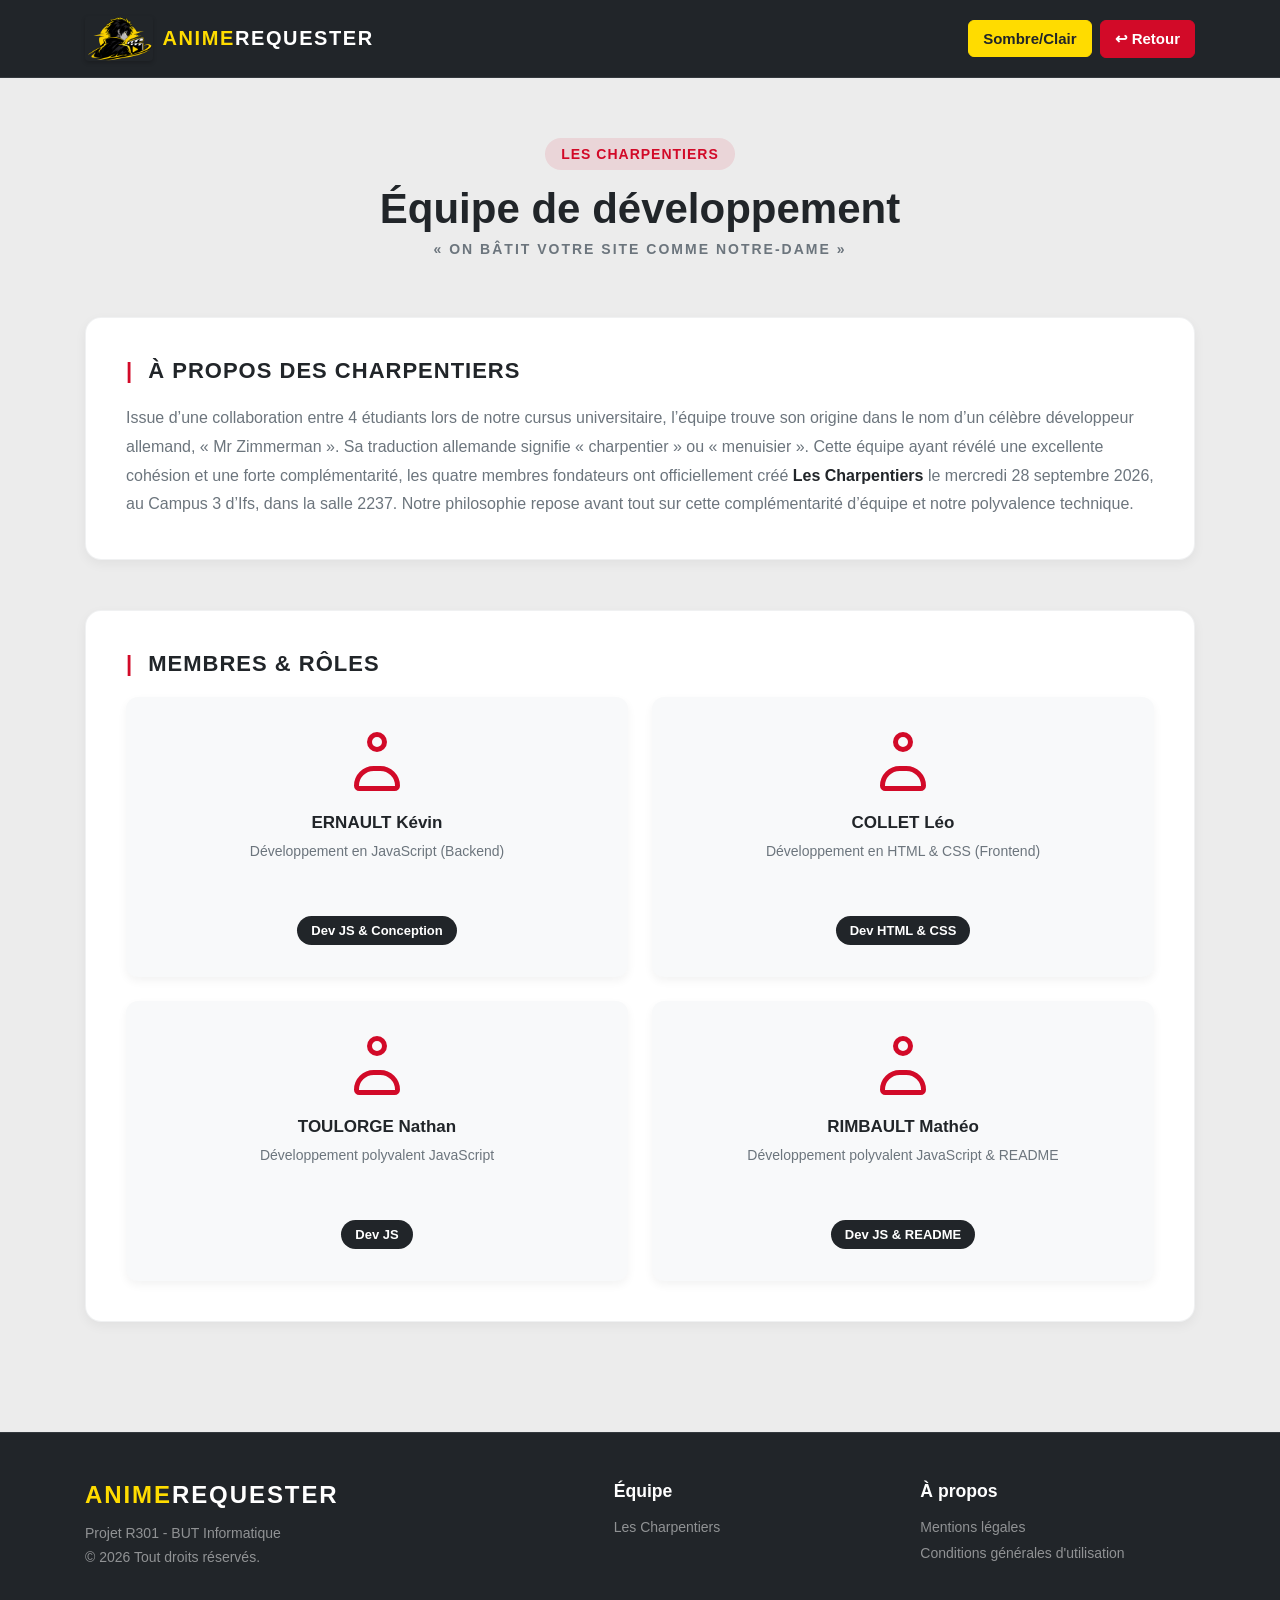
==== commit 085da773: "fix: dark mode, erase button, CSS" ====
--- a/pages/charpentiers.html
+++ b/pages/charpentiers.html
@@ -8,13 +8,12 @@
     <link rel="icon" type="image/png" href="../favicon.png">
     <link rel="stylesheet" href="../CSS/style.css">
     <link rel="stylesheet" href="../CSS/charpentier.css">
-    <script type="module" src="../JS/script.js" defer></script>
+    <script src="../JS/theme.js" defer></script>
 </head>
 
 <body>
     <nav class="topbar">
         <div class="topbar-container">
-            <button id ="theme-toggler">Sombre/Clair</button>
             <div class="topbar-logo">
                 <a href="../index.html">
                     <img src="../favicon.png" alt="Logo">
@@ -25,12 +24,11 @@
             </div>
             <div class="topbar-content">
                 <div class="topbar-actions">
-                    <a href="../index.html" class="btn-top btn-register">
-                        ↩ Retour
-                    </a>
+                    <div class="topbar-actions">
+                    <button id="theme-toggler" class="btn-top btn-theme" type="button">Sombre/Clair</button>
+                    <a href="../index.html" class="btn-top btn-register">↩ Retour</a>
                 </div>
             </div>
-            <button id ="theme-toggler">Changer de mode</button>
         </div>
     </nav>
 
--- a/CSS/style.css
+++ b/CSS/style.css
@@ -8,40 +8,19 @@
     --input-bg:#F8FAFC; 
     --input-border: #A0AEC0;
     --input-focus-bg: #FFFFFF;
-    --focus-border: #2563EB;
+    --focus-border: #b90000;
     --main-title:#111; 
     --button-mode: #0F172A;
     --text-button-mode:#FFFFFF;
 }
 
-body.dark {
-    --bg: #212121;
-    --text: #E6E8EB;
-    --label: #F1F5F9;
-    --title: #F8FAFC;
-    --card-bg: #1C2026;
-    --card-border: #2D343D;
-    --input-bg: #14181D;
-    --input-border: #4B5563;
-    --input-focus-bg: #1C2026;
-    --input-border: #4B5563;
-    --main-title:#A0AEC0;
-    --button-mode: #0F172A;
-    --text-button-mode:#FFFFFF;
-}
-
 html,
 body {
-    margin: 0;
-    min-height: 100%;
-}
-
-body {
     min-height: 100vh;
     display: flex;
+    flex-direction: column;
     background-color: var(--bg);
     color: #212121;
-
     transition: background-color 0.3s, color 0.3s;
 }
 
@@ -80,13 +59,22 @@
     color:var(--main-title);
 }
 
+.form-card,
+.result-card {
+    background-color: #ffffff;
+    border: 1px solid rgba(108, 117, 125, 0.15);
+    border-radius: 14px;
+    box-shadow: 0px 4px 12px rgba(0, 0, 0, 0.05);
+}
+
 .form-card {
-    background-color: var(--card-bg);
-    border: 1px solid var(--card-border);
-    border-radius: 8px;
-    padding: 24px;
-    box-shadow: 0px 2px 8px;
-    margin-bottom: 20px;
+    padding: 40px;
+    margin-bottom: 25px;
+    transition: box-shadow 0.3s ease;
+}
+
+.form-card:hover {
+    box-shadow: 0px 8px 20px rgba(0, 0, 0, 0.07);
 }
 
 .form-group {
@@ -141,24 +129,17 @@
     border: none;
     padding: 10px 40px;
     font-size: 14px;
-    font-weight: 700;
-    border: 1px solid rgb(210, 10, 40);
-    border-radius: 8px;
     cursor: pointer;
     border-radius: 14px;
     transition: background-color 0.2s;
 }
 
 .btn:hover {
-    background-color: rgb(180, 8, 34);
-    border-color: rgb(180, 8, 34);
-    box-shadow: 0px 4px 10px rgba(210, 10, 40, 0.18);
-    transform: translateY(-2px);
+    background-color: #7e0808;
 }
 
 .btn:active {
     transform: scale(0.97);
-    box-shadow: none;
 }
 
 .result-card {
@@ -456,10 +437,16 @@
     color: #fff;
 }
 
-#theme-toggler {
-    border-radius: 5%;
-    background-color:var(--button-mode);
-    color: var(--text-button-mode);
+.btn-theme {
+    margin: 0;
+    color: #212529;
+    background-color: rgb(255, 220, 0);
+    border: 1px solid rgb(255, 220, 0);
+    cursor: pointer;
+}
+
+.btn-theme:hover {
+    background-color: rgb(255, 232, 80);
 }
 
 html,
@@ -549,3 +536,46 @@
     padding: 12px 40px;
 }
 
+body.dark .page-header h1,
+body.dark .page-header p,
+body.dark .legal-card h2,
+body.dark .details-list strong {
+    color: #ffffff;
+}
+
+body.dark .legal-card,
+body.dark .anime-info-line {
+    background: #2A2A2A;
+    border-color: #444;
+}
+
+body.dark .legal-card p,
+body.dark .legal-card li,
+body.dark .details-list li,
+body.dark .synopsis-text,
+body.dark .anime-info-text,
+body.dark .muted {
+    color: #ececec;
+}
+
+body.dark .detail-icon {
+    background-color: #3a3a3a;
+}
+
+.error {
+    margin-top: 20px;
+    padding: 16px;
+    color: #b00020;
+    background-color: #fdecee;
+    border: 1px solid #f5c2c7;
+    border-radius: 8px;
+    font-size: 20px;
+    font-weight: 700;
+    text-align: center;
+}
+
+body.dark .error {
+    color: #ff8a8a;
+    background-color: #3a2326;
+    border-color: #7a3b41;
+}
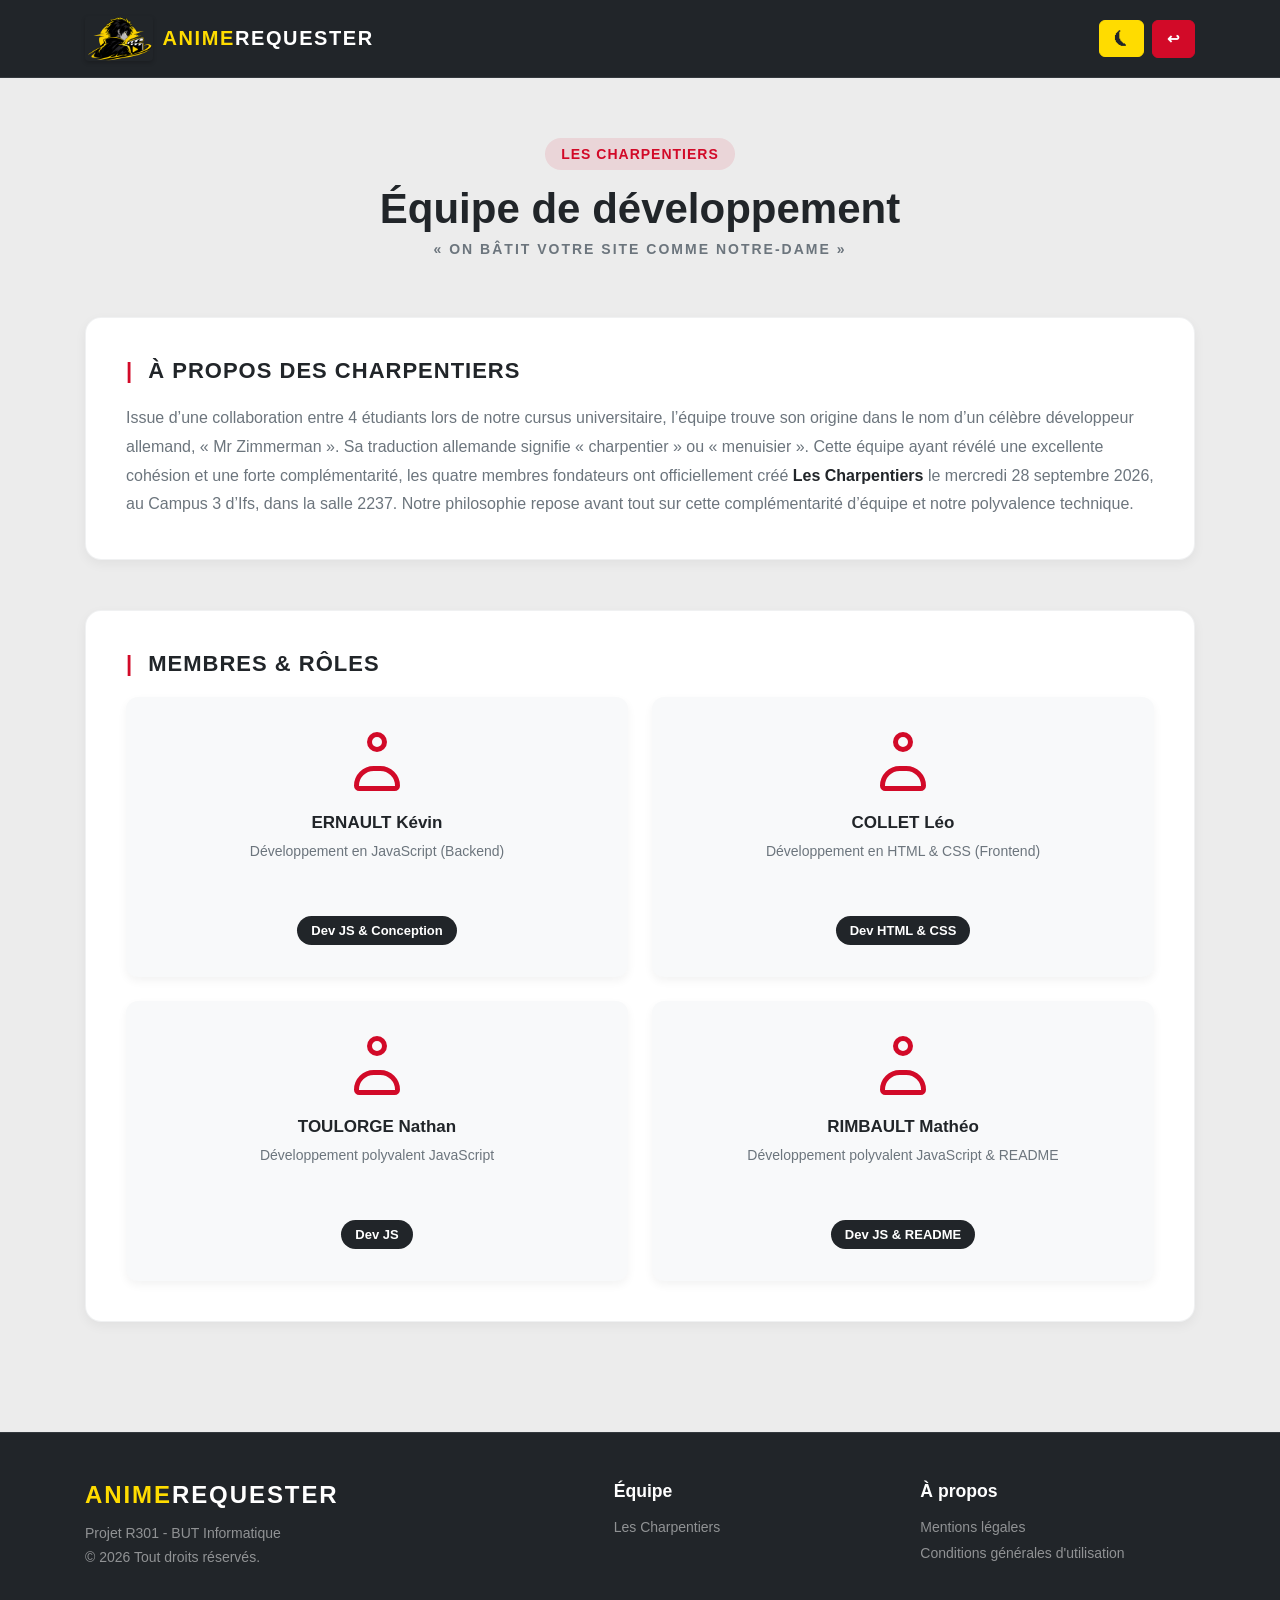
==== commit 35547892: "fix:navbar and theme-toggler" ====
--- a/pages/charpentiers.html
+++ b/pages/charpentiers.html
@@ -25,8 +25,8 @@
             <div class="topbar-content">
                 <div class="topbar-actions">
                     <div class="topbar-actions">
-                    <button id="theme-toggler" class="btn-top btn-theme" type="button">Sombre/Clair</button>
-                    <a href="../index.html" class="btn-top btn-register">↩ Retour</a>
+                    <button id="theme-toggler" class="btn-top btn-theme" type="button">⏾</button>
+                    <a href="../index.html" class="btn-top btn-register">↩</a>
                 </div>
             </div>
         </div>
--- a/CSS/style.css
+++ b/CSS/style.css
@@ -22,6 +22,7 @@
     background-color: var(--bg);
     color: #212121;
     transition: background-color 0.3s, color 0.3s;
+    overflow-x: hidden;
 }
 
 body.dark {
@@ -310,6 +311,7 @@
     font-weight: 600;
     text-decoration: none;
     transition: transform 0.3s ease, background-color 0.2s ease;
+    flex-shrink: 0;
 }
 
 .btn-top:hover {
@@ -536,6 +538,71 @@
     padding: 12px 40px;
 }
 
+@media (max-width: 768px) {
+    .container {
+        margin: 24px auto;
+        padding: 0 16px;
+    }
+
+    .main-title{
+        font-size: 24px;
+    }
+
+    .form-card {
+        padding: 24px 20px;
+    }
+
+    .form-group {
+        flex-direction: column;
+        align-items: stretch;
+        gap: 8px;
+    }
+
+    .result-card {
+        padding: 20px;
+    }
+
+    .anime-title {
+        font-size: 20px;
+    }
+
+    .footer-brand,
+    .footer-column {
+        flex: 1 1 100%;
+    }
+
+    .btn-top {
+        padding: 8px 12px;
+        font-size: 14px;
+    }
+
+    .topbar-container {
+        gap:12px; 
+    }
+
+    .topbar-logo a {
+        font-size: 15px;
+        letter-spacing: 0.6px;
+    }
+
+    .topbar-logo img {
+        height: 36px;
+    }
+
+    .topbar-content {
+        margin-left: 0;
+        flex: 0 0 auto;
+    }
+
+    .topbar-actions {
+        margin-left: 0;
+        flex-shrink: 0;
+    }
+
+
+
+}
+
 body.dark .page-header h1,
 body.dark .page-header p,
 body.dark .legal-card h2,
@@ -578,4 +645,4 @@
     color: #ff8a8a;
     background-color: #3a2326;
     border-color: #7a3b41;
-}+}
--- a/CSS/charpentier.css
+++ b/CSS/charpentier.css
@@ -171,7 +171,27 @@
     font-weight: 600;
 }
 
+@media (max-width: 768px) {
+    .main-container {
+        padding: 32px 16px;
+    }
+    
+    .page-header h1 {
+        font-size: 28px;
+    }
+
+    .about-section,
+    .members-section {
+        padding: 24px 20px;
+    }
+
+    .members-grid {
+        grid-template-columns: 1fr;
+    }
+}
 
 
 
 
+
+
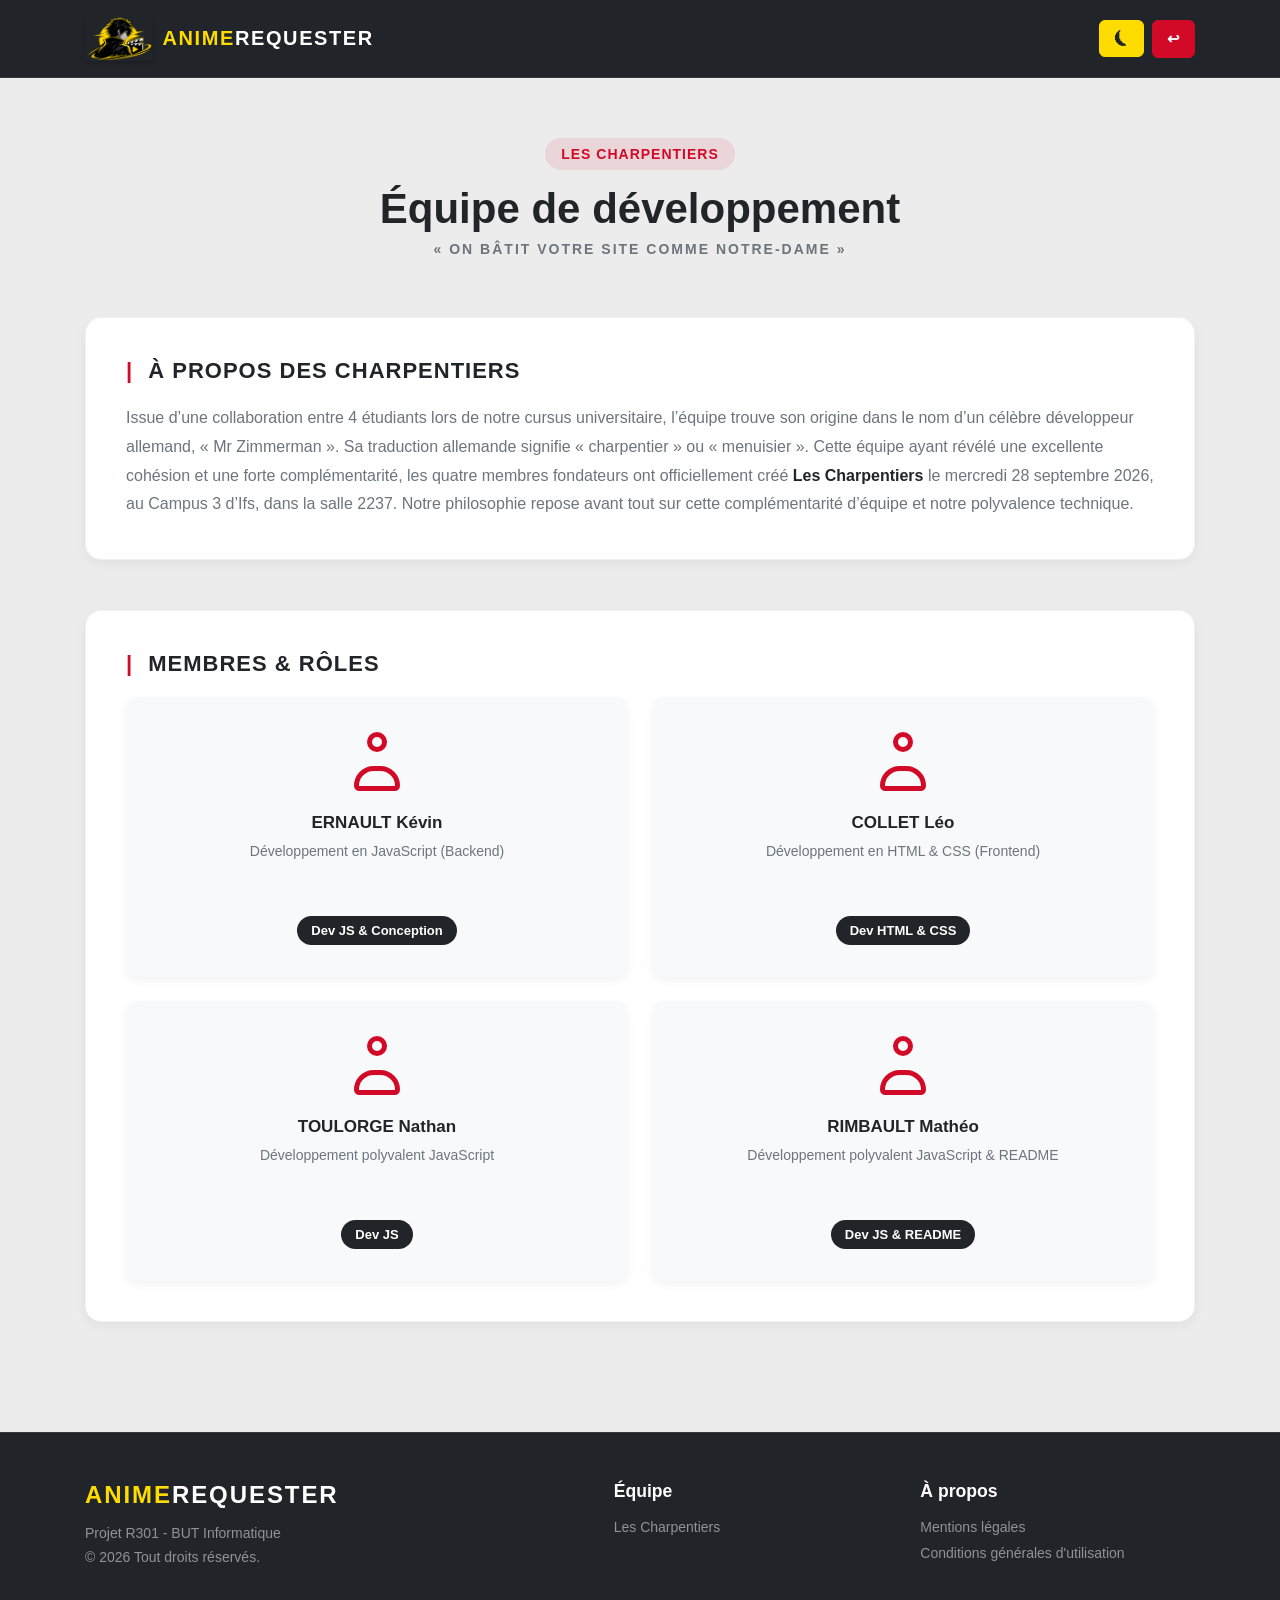
==== commit 16dec1c3: "fix: matching W3C critere" ====
--- a/pages/charpentiers.html
+++ b/pages/charpentiers.html
@@ -25,8 +25,9 @@
             <div class="topbar-content">
                 <div class="topbar-actions">
                     <div class="topbar-actions">
-                    <button id="theme-toggler" class="btn-top btn-theme" type="button">⏾</button>
-                    <a href="../index.html" class="btn-top btn-register">↩</a>
+                        <button id="theme-toggler" class="btn-top btn-theme" type="button">⏾</button>
+                        <a href="../index.html" class="btn-top btn-register">↩</a>
+                    </div>
                 </div>
             </div>
         </div>
@@ -51,13 +52,13 @@
                 À propos des Charpentiers
             </h2>
             <p>
-                Issue d’une collaboration entre 4 étudiants lors de notre cursus 
-                universitaire, l’équipe trouve son origine dans le nom d’un célèbre 
-                développeur allemand, « Mr Zimmerman ». Sa traduction allemande signifie 
-                « charpentier » ou « menuisier ». Cette équipe ayant révélé une excellente 
-                cohésion et une forte complémentarité, les quatre membres fondateurs ont 
-                officiellement créé <strong>Les Charpentiers</strong> le mercredi 28 septembre 2026, au 
-                Campus 3 d’Ifs, dans la salle 2237. Notre philosophie repose avant tout 
+                Issue d’une collaboration entre 4 étudiants lors de notre cursus
+                universitaire, l’équipe trouve son origine dans le nom d’un célèbre
+                développeur allemand, « Mr Zimmerman ». Sa traduction allemande signifie
+                « charpentier » ou « menuisier ». Cette équipe ayant révélé une excellente
+                cohésion et une forte complémentarité, les quatre membres fondateurs ont
+                officiellement créé <strong>Les Charpentiers</strong> le mercredi 28 septembre 2026, au
+                Campus 3 d’Ifs, dans la salle 2237. Notre philosophie repose avant tout
                 sur cette complémentarité d’équipe et notre polyvalence technique.
             </p>
         </section>
@@ -69,75 +70,75 @@
             </h2>
             <div class="members-grid">
                 <a href="https://github.com/kevernlt" class="member-link" target="_blank">
-                <article class="member-card">
-                    <div class="member-icon">
-                        <span class="avatar-head"></span>
-                        <span class="avatar-body"></span>
-                    </div>
-                    <h3>
-                        ERNAULT Kévin
-                    </h3>
-                    <p>
-                        Développement en JavaScript (Backend)
-                    </p>
-                    <span class="role">
-                        Dev JS &amp; Conception
-                    </span>
-                </article>
+                    <article class="member-card">
+                        <div class="member-icon">
+                            <span class="avatar-head"></span>
+                            <span class="avatar-body"></span>
+                        </div>
+                        <h3>
+                            ERNAULT Kévin
+                        </h3>
+                        <p>
+                            Développement en JavaScript (Backend)
+                        </p>
+                        <span class="role">
+                            Dev JS &amp; Conception
+                        </span>
+                    </article>
                 </a>
 
                 <a href="https://github.com/leocollet07" class="member-link" target="_blank">
-                <article class="member-card">
-                    <div class="member-icon">
-                        <span class="avatar-head"></span>
-                        <span class="avatar-body"></span>
-                    </div>
-                    <h3>
-                        COLLET Léo
-                    </h3>
-                    <p>
-                        Développement en HTML &amp; CSS (Frontend)
-                    </p>
-                    <span class="role">
-                        Dev HTML &amp; CSS
-                    </span>
-                </article>
+                    <article class="member-card">
+                        <div class="member-icon">
+                            <span class="avatar-head"></span>
+                            <span class="avatar-body"></span>
+                        </div>
+                        <h3>
+                            COLLET Léo
+                        </h3>
+                        <p>
+                            Développement en HTML &amp; CSS (Frontend)
+                        </p>
+                        <span class="role">
+                            Dev HTML &amp; CSS
+                        </span>
+                    </article>
                 </a>
 
                 <a href="https://github.com/nathtlg" class="member-link" target="_blank">
-                <article class="member-card">
-                    <div class="member-icon">
-                        <span class="avatar-head"></span>
-                        <span class="avatar-body"></span>
-                    </div>
-                    <h3>
-                        TOULORGE Nathan
-                    </h3>
-                    <p>
-                        Développement polyvalent JavaScript
-                    </p>
-                    <span class="role">
-                        Dev JS
-                    </span>
-                </article>
+                    <article class="member-card">
+                        <div class="member-icon">
+                            <span class="avatar-head"></span>
+                            <span class="avatar-body"></span>
+                        </div>
+                        <h3>
+                            TOULORGE Nathan
+                        </h3>
+                        <p>
+                            Développement polyvalent JavaScript
+                        </p>
+                        <span class="role">
+                            Dev JS
+                        </span>
+                    </article>
                 </a>
 
                 <a href="https://github.com/matheorim" class="member-link" target="_blank">
-                <article class="member-card">
-                    <div class="member-icon">
-                        <span class="avatar-head"></span>
-                        <span class="avatar-body"></span>
-                    </div>
-                    <h3>
-                        RIMBAULT Mathéo
-                    </h3>
-                    <p>
-                        Développement polyvalent JavaScript &amp; README
-                    </p>
-                    <span class="role">
-                        Dev JS &amp; README
-                    </span>
-                </article>
+                    <article class="member-card">
+                        <div class="member-icon">
+                            <span class="avatar-head"></span>
+                            <span class="avatar-body"></span>
+                        </div>
+                        <h3>
+                            RIMBAULT Mathéo
+                        </h3>
+                        <p>
+                            Développement polyvalent JavaScript &amp; README
+                        </p>
+                        <span class="role">
+                            Dev JS &amp; README
+                        </span>
+                    </article>
                 </a>
             </div>
         </section>
@@ -147,9 +148,9 @@
         <div class="footer-container">
             <div class="footer-row">
                 <div class="footer-brand">
-                    <h4>
+                    <h2>
                         <span>Anime</span>Requester
-                    </h4>
+                    </h2>
                     <p class="footer-muted footer-small">
                         Projet R301 - BUT Informatique
                     </p>
@@ -157,7 +158,7 @@
                         &copy; 2026 Tout droits réservés.
                     </p>
                 </div>
-            
+
                 <div class="footer-column">
                     <h5>Équipe</h5>
                     <ul>
--- a/CSS/style.css
+++ b/CSS/style.css
@@ -380,7 +380,7 @@
     flex: 1 1 40%;
 }
 
-.footer-brand h4 {
+.footer-brand h2 {
     margin: 0 0 1rem;
     color: #fff;
     font-size: 1.5rem;
@@ -389,7 +389,7 @@
     letter-spacing: 0.08em;
 }
 
-.footer-brand h4 span {
+.footer-brand h2 span {
     color: rgb(255, 220, 0);
 }
 
--- a/CSS/charpentier.css
+++ b/CSS/charpentier.css
@@ -190,8 +190,17 @@
     }
 }
 
-
-
-
-
-
+.footer-brand h4 {
+    margin: 0 0 1rem;
+    color: #fff;
+    font-size: 1.5rem;
+    font-weight: 700;
+    text-transform: uppercase;
+    letter-spacing: 0.08em;
+}
+
+.footer-brand h4 span {
+    color: rgb(255, 220, 0);
+}
+
+
